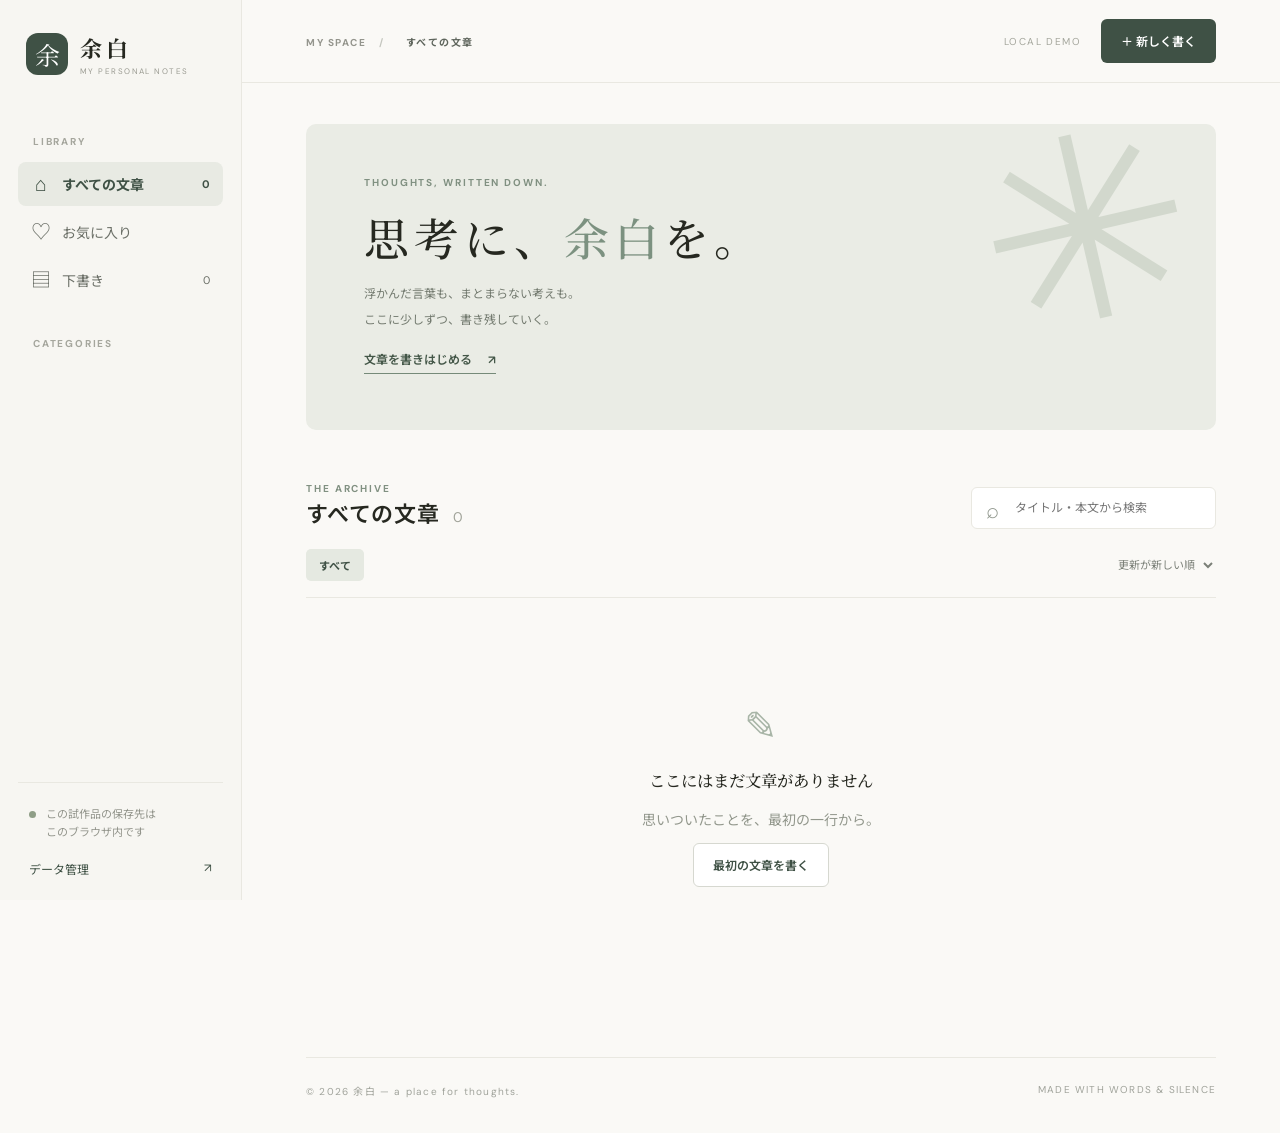
==== index.html @ 38a0abbe "Add files via upload" ====
<!doctype html>
<html lang="ja">
<head>
  <meta charset="UTF-8" />
  <meta name="viewport" content="width=device-width, initial-scale=1.0" />
  <meta name="description" content="日々の考えを綴る、シンプルな文章ノート。" />
  <title>余白｜My Notes</title>
  <link rel="stylesheet" href="style.css" />
  <script src="script.js" defer></script>
</head>
<body>
  <div class="app-shell">
    <aside class="sidebar" aria-label="メインナビゲーション">
      <a class="brand" href="#home" aria-label="余白 ホーム"><span class="brand-mark">余</span><span><strong>余白</strong><small>MY PERSONAL NOTES</small></span></a>
      <div class="sidebar-label">LIBRARY</div>
      <nav class="nav" id="navigation">
        <button class="nav-item active" data-view="home"><span class="nav-symbol">⌂</span> すべての文章 <span id="all-count" class="nav-number">0</span></button>
        <button class="nav-item" data-view="favorites"><span class="nav-symbol">♡</span> お気に入り</button>
        <button class="nav-item" data-view="drafts"><span class="nav-symbol">▤</span> 下書き <span id="draft-count" class="nav-number">0</span></button>
      </nav>
      <div class="sidebar-label spaced">CATEGORIES</div>
      <div id="category-nav" class="nav category-nav"></div>
      <div class="sidebar-bottom">
        <div class="privacy-note"><span class="tiny-dot"></span><span>この試作品の保存先は<br />このブラウザ内です</span></div>
        <button class="text-link" id="open-settings">データ管理 <span>↗</span></button>
      </div>
    </aside>

    <main class="main">
      <header class="topbar">
        <button class="mobile-menu" id="mobile-menu" aria-label="メニューを開く">☰</button>
        <div class="breadcrumb">MY SPACE <span>/</span> <span id="breadcrumb-current">すべての文章</span></div>
        <div class="header-actions"><span class="storage-label">LOCAL DEMO</span><button class="button button-dark" id="new-note-top">＋ 新しく書く</button></div>
      </header>

      <section id="list-view" class="view">
        <div class="hero"><p class="eyebrow">THOUGHTS, WRITTEN DOWN.</p><h1>思考に、<em>余白</em>を。</h1><p class="hero-subtitle">浮かんだ言葉も、まとまらない考えも。<br />ここに少しずつ、書き残していく。</p><button class="hero-link" id="new-note-hero">文章を書きはじめる <span>↗</span></button><div class="hero-decoration" aria-hidden="true">✳</div></div>
        <div class="section-heading"><div><span class="eyebrow">THE ARCHIVE</span><h2 id="list-heading">すべての文章 <span id="result-count" class="light-number">0</span></h2></div><div class="search-wrap"><span aria-hidden="true">⌕</span><input type="search" id="search-input" placeholder="タイトル・本文から検索" aria-label="文章を検索" /></div></div>
        <div class="filter-row"><div id="filter-chips" class="filter-chips"></div><select id="sort-select" aria-label="並び替え"><option value="updated">更新が新しい順</option><option value="oldest">更新が古い順</option><option value="title">タイトル順</option></select></div>
        <div class="notes-grid" id="notes-grid"></div>
        <div id="empty-state" class="empty-state hidden"><div class="empty-icon">✎</div><h3>ここにはまだ文章がありません</h3><p>思いついたことを、最初の一行から。</p><button class="button button-outline" id="empty-create">最初の文章を書く</button></div>
      </section>

      <section id="read-view" class="view hidden"><button class="back-button" id="read-back">← 一覧に戻る</button><article class="reader"><div class="reader-meta" id="reader-meta"></div><h1 id="reader-title"></h1><p class="reader-excerpt" id="reader-excerpt"></p><div class="reader-rule"></div><div class="article-body" id="reader-body"></div><div class="reader-footer"><div id="reader-tags" class="tag-list"></div><div class="reader-actions"><button class="button button-outline" id="reader-favorite">♡ お気に入り</button><button class="button button-dark" id="reader-edit">文章を編集</button></div></div></article></section>

      <section id="editor-view" class="view hidden"><div class="editor-toolbar"><button class="back-button" id="editor-back">← 一覧に戻る</button><div class="editor-actions"><span id="save-status" class="save-status">未保存</span><button class="button button-outline" id="save-draft">下書き保存</button><button class="button button-dark" id="publish-note">公開状態で保存</button></div></div><div class="editor-shell"><div class="editor-header"><span class="eyebrow">WRITE YOUR THOUGHTS</span><h1>新しい文章</h1><p>形式にとらわれず、思いのままに。</p></div><form id="note-form"><label for="note-title">タイトル</label><input id="note-title" class="title-input" maxlength="140" placeholder="まだ名前のない考え" required /><label for="note-excerpt">一言の紹介 <span class="optional">任意</span></label><input id="note-excerpt" placeholder="この文章について、短く" maxlength="220" /><div class="form-inline"><div><label for="note-category">カテゴリー</label><select id="note-category"><option>日記</option><option>哲学</option><option>読書</option><option>科学</option><option>その他</option></select></div><div><label for="note-tags">タグ <span class="optional">カンマ区切り</span></label><input id="note-tags" placeholder="思考, 気づき" /></div></div><div class="content-label"><label for="note-content">本文 <span class="optional">Markdown対応</span></label><div class="editor-tabs"><button type="button" class="tab active" id="tab-write">編集</button><button type="button" class="tab" id="tab-preview">プレビュー</button></div></div><textarea id="note-content" placeholder="# 見出し\n\n今日は、こんなことを考えた。\n\n**大切なこと**をここに書く。"></textarea><div id="note-preview" class="article-body preview hidden"></div><div class="editor-help"># 見出し ・ ## 小見出し ・ **太字** ・ *斜体* ・ - 箇条書き ・ [リンク](https://...)</div><div class="editor-bottom"><button type="button" class="delete-button hidden" id="delete-note">この文章を削除</button><span id="word-count">0 文字</span></div></form></div></section>

      <section id="settings-view" class="view hidden"><button class="back-button" id="settings-back">← 一覧に戻る</button><div class="settings-panel"><p class="eyebrow">SETTINGS & DATA</p><h1>データ管理</h1><p>文章は現在、このブラウザの localStorage に保存されています。別端末との同期や、他の人への公開はまだ行われません。</p><div class="settings-card"><h3>データを書き出す</h3><p>すべての文章をJSON形式で保存します。バックアップとしてお使いください。</p><button id="export-data" class="button button-dark">JSONをダウンロード</button></div><div class="settings-card"><h3>データを読み込む</h3><p>このアプリから書き出したJSONデータを復元します。同じIDの文章は上書きされます。</p><label for="import-data" class="button button-outline file-button">JSONを読み込む</label><input type="file" id="import-data" accept=".json,application/json" hidden /></div><div class="settings-card caution"><h3>アクセス解析・ログイン</h3><p>本番公開時に、管理者認証とサーバー側の保存処理を追加します。アクセス解析は管理者専用の外部サービスと接続します。この試作品では実際の訪問データを収集していません。</p></div></div></section>
      <footer class="site-footer"><span>© <span id="footer-year"></span> 余白 — a place for thoughts.</span><span>MADE WITH WORDS & SILENCE</span></footer>
    </main>
  </div>
  <div id="toast" class="toast" role="status" aria-live="polite"></div>
</body>
</html>
---- style.css ----
@import url('https://fonts.googleapis.com/css2?family=DM+Sans:wght@400;500;600;700&family=Noto+Sans+JP:wght@400;500;600;700&family=Noto+Serif+JP:wght@400;500;600;700&display=swap');
:root{--paper:#faf9f6;--surface:#fff;--ink:#262820;--muted:#898a80;--line:#e9e8e1;--green:#3f5145;--sand:#eee9de;--sidebar:242px}*{box-sizing:border-box}body{margin:0;background:var(--paper);color:var(--ink);font-family:'DM Sans','Noto Sans JP',sans-serif;font-size:14px}button,input,textarea,select{font:inherit}button{cursor:pointer}a{color:inherit;text-decoration:none}.hidden{display:none!important}.app-shell{display:flex;min-height:100vh}.sidebar{position:fixed;width:var(--sidebar);height:100vh;display:flex;flex-direction:column;border-right:1px solid var(--line);padding:32px 18px 22px;background:#f7f6f2;z-index:5}.brand{display:flex;align-items:center;gap:12px;margin:0 8px 59px}.brand-mark{display:grid;place-items:center;width:42px;height:42px;background:var(--green);color:white;border-radius:12px;font-family:'Noto Serif JP',serif;font-size:25px}.brand strong{font-family:'Noto Serif JP',serif;font-size:22px;letter-spacing:.16em;display:block}.brand small{display:block;color:#9a9b92;letter-spacing:.18em;font-size:8px;margin-top:3px}.sidebar-label{padding:0 15px;margin-bottom:14px;color:#a5a69d;font-size:10px;font-weight:700;letter-spacing:.18em}.sidebar-label.spaced{margin-top:35px}.nav{display:flex;flex-direction:column;gap:4px}.nav-item{width:100%;background:transparent;border:0;text-align:left;border-radius:8px;padding:12px 13px;color:#6c7068;display:flex;align-items:center;gap:11px;transition:.2s}.nav-item:hover,.nav-item.active{background:#e8eae3;color:var(--green)}.nav-item.active{font-weight:700}.nav-symbol{width:20px;text-align:center;font-size:20px;line-height:1}.nav-number{margin-left:auto;font-size:11px}.sidebar-bottom{margin-top:auto;border-top:1px solid var(--line);padding:22px 11px 0}.privacy-note{display:flex;align-items:start;gap:10px;color:#92948b;font-size:11px;line-height:1.7}.tiny-dot{width:7px;height:7px;flex:none;background:#8f9e87;border-radius:50%;margin-top:6px}.text-link{background:none;border:0;padding:18px 0 0;color:var(--green);display:flex;justify-content:space-between;width:100%;font-size:12px}.main{margin-left:var(--sidebar);min-width:0;width:calc(100% - var(--sidebar));display:flex;flex-direction:column;min-height:100vh}.topbar{height:83px;flex:none;padding:0 clamp(24px,5vw,82px);display:flex;justify-content:space-between;align-items:center;border-bottom:1px solid var(--line)}.breadcrumb{font-size:10px;font-weight:700;letter-spacing:.15em;color:#94958d}.breadcrumb span{padding:0 9px;color:#c4c6bf}.breadcrumb span:last-child{color:#5e655c}.header-actions,.editor-actions{display:flex;align-items:center;gap:20px}.storage-label{font-size:10px;letter-spacing:.14em;color:#a4a69c}.button{border-radius:6px;border:1px solid transparent;padding:12px 19px;font-size:12px;font-weight:600;white-space:nowrap;transition:.2s}.button:hover{transform:translateY(-1px)}.button-dark{background:var(--green);color:#fff}.button-dark:hover{background:#2e3e33}.button-outline{background:white;border-color:#d6d8d0;color:var(--green)}.view{width:min(1120px,calc(100% - 2 * clamp(24px,5vw,82px)));margin:0 auto;flex:1}.hero{margin-top:41px;background:#eaece5;min-height:306px;border-radius:10px;padding:52px 58px;position:relative;overflow:hidden}.eyebrow{font-size:10px;letter-spacing:.19em;color:#809081;font-weight:700;margin:0 0 17px}.hero h1{font-family:'Noto Serif JP',serif;font-size:clamp(32px,3.5vw,49px);font-weight:500;line-height:1.4;letter-spacing:.11em;margin:0 0 13px}.hero h1 em{font-style:normal;color:#7c9180}.hero-subtitle{color:#747b70;font-size:12px;line-height:2.15;margin:0 0 17px}.hero-link{border:none;background:transparent;color:#445748;padding:0;border-bottom:1px solid #768a79;padding-bottom:5px;font-weight:600;font-size:12px}.hero-link span{margin-left:13px}.hero-decoration{font-family:serif;font-size:255px;position:absolute;color:#d2d8cd;right:2.5%;top:-42px;transform:rotate(-13deg);pointer-events:none}.section-heading{display:flex;justify-content:space-between;align-items:end;gap:20px;margin:48px 0 20px}.section-heading .eyebrow{margin-bottom:10px}.section-heading h2{font-size:22px;font-weight:600;margin:0;letter-spacing:.035em}.light-number{font-size:14px;font-weight:400;color:#a1a49a;margin-left:8px}.search-wrap{position:relative}.search-wrap span{position:absolute;left:15px;top:9px;font-size:22px;color:#90978d}.search-wrap input{border:1px solid var(--line);background:#fff;border-radius:6px;padding:12px 14px 12px 43px;width:245px;font-size:12px;outline:none}.search-wrap input:focus,input:focus,textarea:focus,select:focus{border-color:#96a996!important;outline:none}.filter-row{display:flex;justify-content:space-between;gap:10px;border-bottom:1px solid var(--line);padding-bottom:16px}.filter-chips{display:flex;gap:8px;flex-wrap:wrap}.chip{font-size:11px;color:#80857c;padding:7px 12px;background:transparent;border:1px solid transparent;border-radius:5px}.chip.active{background:#e5e9e1;color:var(--green);font-weight:700}.filter-row select{border:none;background:transparent;color:#7b8078;font-size:11px;padding:5px}.notes-grid{display:grid;grid-template-columns:repeat(2,minmax(0,1fr));gap:17px;margin-top:22px}.note-card{min-height:218px;border:1px solid var(--line);background:white;border-radius:8px;padding:24px 26px;display:flex;flex-direction:column;transition:.2s;cursor:pointer}.note-card:hover{transform:translateY(-2px);box-shadow:0 10px 30px #2033240b;border-color:#cfd7cd}.card-top{display:flex;justify-content:space-between;align-items:center}.category-label{font-size:10px;font-weight:700;color:#698071;background:#edf1e9;padding:7px 10px;border-radius:4px}.card-date{color:#a2a49d;font-size:10px}.note-card h3{font-family:'Noto Serif JP',serif;font-size:20px;font-weight:600;margin:22px 0 9px;line-height:1.5}.note-card p{color:#8a8e84;font-size:12px;line-height:1.9;margin:0 0 20px;display:-webkit-box;-webkit-line-clamp:2;-webkit-box-orient:vertical;overflow:hidden}.card-bottom{margin-top:auto;display:flex;justify-content:space-between;align-items:center;color:#98a096;font-size:11px}.tag-list{display:flex;gap:6px;flex-wrap:wrap}.tag-list span{font-size:10px;color:#888f84}.favorite-icon{font-size:18px;color:#9ba79a}.empty-state{text-align:center;padding:80px 20px}.empty-icon{font-size:40px;color:#a8b5a7}.empty-state h3{font-family:'Noto Serif JP',serif;font-weight:500}.empty-state p{color:#92978c}.site-footer{margin:90px clamp(24px,5vw,82px) 0;padding:25px 0 35px;border-top:1px solid var(--line);display:flex;justify-content:space-between;color:#a0a39b;font-size:10px;letter-spacing:.12em}.back-button{border:0;background:none;color:#768475;padding:0;font-size:12px;margin:35px 0}.reader{max-width:760px;margin:15px auto}.reader-meta{color:#819181;font-size:11px;letter-spacing:.1em}.reader h1{font-family:'Noto Serif JP',serif;font-weight:600;line-height:1.6;font-size:clamp(30px,4vw,42px);margin:21px 0}.reader-excerpt{color:#8b8e83;font-size:14px;line-height:2}.reader-rule{width:35px;border-top:2px solid #a1b4a0;margin:32px 0}.article-body{font-family:'Noto Serif JP',serif;font-size:15px;line-height:2.35;overflow-wrap:anywhere;white-space:normal}.article-body h1,.article-body h2,.article-body h3{line-height:1.6;margin:2em 0 .7em}.article-body h1{font-size:25px}.article-body h2{font-size:21px}.article-body h3{font-size:18px}.article-body p{margin:0 0 1.3em}.article-body blockquote{border-left:3px solid #9cac98;padding-left:22px;margin:24px 0;color:#7d8378}.article-body code{background:#edf0e9;padding:2px 5px;border-radius:3px;font-family:monospace;font-size:13px}.article-body a{color:#4f7860;text-decoration:underline}.article-body ul,.article-body ol{padding-left:24px}.article-body hr{border:0;border-top:1px solid var(--line);margin:35px 0}.reader-footer{display:flex;justify-content:space-between;align-items:center;gap:20px;border-top:1px solid var(--line);padding-top:23px;margin-top:65px}.reader-actions{display:flex;gap:8px}.editor-toolbar{display:flex;justify-content:space-between;align-items:center}.save-status{color:#9a9e95;font-size:11px}.editor-shell{max-width:840px;margin:13px auto}.editor-header h1,.settings-panel h1{font-family:'Noto Serif JP',serif;font-size:35px;font-weight:500;margin:0 0 10px}.editor-header>p:last-child,.settings-panel>p{color:#96998f;font-size:13px;line-height:2}.editor-header{margin-bottom:37px}#note-form label{display:block;color:#5c685b;font-size:12px;font-weight:700;margin:22px 0 10px}#note-form input,#note-form select,#note-form textarea{background:white;border:1px solid #e0e4dc;border-radius:6px;padding:13px 15px;width:100%;color:var(--ink)}#note-form .title-input{font-family:'Noto Serif JP',serif;font-size:24px;padding:19px 17px}.optional{color:#a2a79e;font-size:10px;font-weight:400}.form-inline{display:grid;grid-template-columns:1fr 1.5fr;gap:20px}.content-label{display:flex;align-items:end;justify-content:space-between;margin-top:16px}.editor-tabs{display:flex;gap:5px}.tab{border:0;background:transparent;padding:8px 12px;color:#929990;font-size:12px}.tab.active{border-bottom:2px solid var(--green);color:var(--green);font-weight:700}#note-form textarea{min-height:380px;resize:vertical;line-height:2;font-size:14px;padding:22px}.preview{min-height:380px;padding:22px;background:white;border:1px solid var(--line);border-radius:6px}.editor-help{font-size:11px;color:#989d93;margin-top:9px;line-height:2}.editor-bottom{display:flex;justify-content:space-between;margin-top:24px;color:#999e94;font-size:11px}.delete-button{background:none;border:0;color:#ab716a;padding:0}.settings-panel{max-width:750px;margin:20px auto}.settings-card{background:white;border:1px solid var(--line);border-radius:8px;margin:22px 0;padding:25px}.settings-card h3{margin:0 0 9px}.settings-card p{color:#91978e;line-height:1.9;font-size:12px;margin-bottom:18px}.settings-card.caution{background:#f4f5ef}.file-button{display:inline-block}.toast{position:fixed;bottom:26px;right:30px;background:var(--green);color:white;border-radius:8px;padding:15px 22px;font-size:12px;box-shadow:0 6px 24px #0002;opacity:0;transform:translateY(15px);pointer-events:none;transition:.25s;z-index:20}.toast.show{opacity:1;transform:translateY(0)}.mobile-menu{display:none}
@media(max-width:1100px){.sidebar{width:210px}.main{margin-left:210px;width:calc(100% - 210px)}.hero-decoration{font-size:180px;top:5px}.hero{padding:45px 37px}}@media(max-width:760px){.sidebar{transform:translateX(-100%);transition:transform .2s;width:240px;box-shadow:0 8px 20px #0001}.sidebar.open{transform:translateX(0)}.main{margin:0;width:100%}.topbar{height:70px;padding:0 21px}.mobile-menu{display:block;background:none;border:0;font-size:18px;color:var(--green)}.breadcrumb{display:none}.header-actions{gap:8px}.storage-label{display:none}.view{width:calc(100% - 38px)}.hero{margin-top:20px;min-height:245px;padding:33px 28px}.hero-decoration{font-size:125px;right:-18px;top:22px}.hero h1{font-size:34px}.hero-subtitle{font-size:11px}.section-heading{flex-direction:column;align-items:stretch;margin-top:35px}.search-wrap input{width:100%}.filter-row{flex-direction:column}.notes-grid{grid-template-columns:1fr}.note-card{min-height:190px}.site-footer{margin:50px 20px 0;flex-wrap:wrap;gap:14px}.editor-toolbar{align-items:start;gap:10px;flex-direction:column}.editor-toolbar .back-button{margin-bottom:6px}.editor-actions{width:100%;gap:8px;flex-wrap:wrap}.editor-actions .button{padding:10px}.save-status{margin-right:auto}.form-inline{grid-template-columns:1fr;gap:0}.reader-footer{align-items:start;flex-direction:column}.reader-actions{width:100%}}
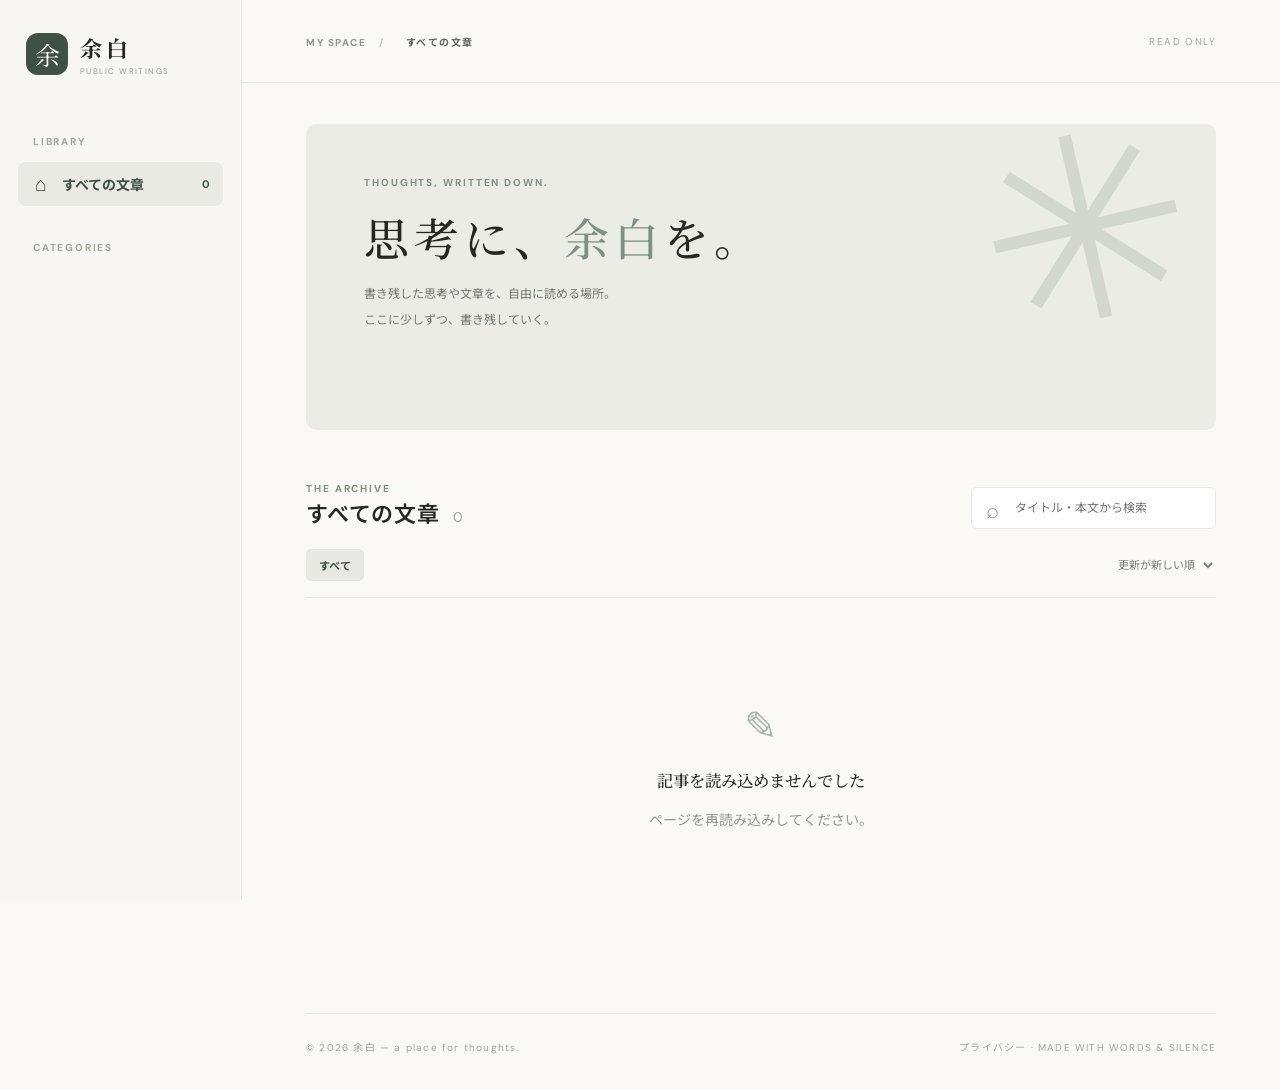
==== commit 4d12edc4: "Add files via upload" ====
--- a/index.html
+++ b/index.html
@@ -3,50 +3,42 @@
 <head>
   <meta charset="UTF-8" />
   <meta name="viewport" content="width=device-width, initial-scale=1.0" />
-  <meta name="description" content="日々の考えを綴る、シンプルな文章ノート。" />
-  <title>余白｜My Notes</title>
+  <meta name="description" content="icarus20261117は日々の思考、読書、哲学について書き残す文章サイトです。" />
+  <title>icarus20261117｜余白</title>
   <link rel="stylesheet" href="style.css" />
   <script src="script.js" defer></script>
 </head>
 <body>
   <div class="app-shell">
     <aside class="sidebar" aria-label="メインナビゲーション">
-      <a class="brand" href="#home" aria-label="余白 ホーム"><span class="brand-mark">余</span><span><strong>余白</strong><small>MY PERSONAL NOTES</small></span></a>
+      <a class="brand" href="#home" aria-label="余白 ホーム"><span class="brand-mark">余</span><span><strong>余白</strong><small>PUBLIC WRITINGS</small></span></a>
       <div class="sidebar-label">LIBRARY</div>
       <nav class="nav" id="navigation">
         <button class="nav-item active" data-view="home"><span class="nav-symbol">⌂</span> すべての文章 <span id="all-count" class="nav-number">0</span></button>
-        <button class="nav-item" data-view="favorites"><span class="nav-symbol">♡</span> お気に入り</button>
-        <button class="nav-item" data-view="drafts"><span class="nav-symbol">▤</span> 下書き <span id="draft-count" class="nav-number">0</span></button>
+        
+        
       </nav>
       <div class="sidebar-label spaced">CATEGORIES</div>
       <div id="category-nav" class="nav category-nav"></div>
-      <div class="sidebar-bottom">
-        <div class="privacy-note"><span class="tiny-dot"></span><span>この試作品の保存先は<br />このブラウザ内です</span></div>
-        <button class="text-link" id="open-settings">データ管理 <span>↗</span></button>
-      </div>
-    </aside>
+      </aside>
 
     <main class="main">
       <header class="topbar">
         <button class="mobile-menu" id="mobile-menu" aria-label="メニューを開く">☰</button>
         <div class="breadcrumb">MY SPACE <span>/</span> <span id="breadcrumb-current">すべての文章</span></div>
-        <div class="header-actions"><span class="storage-label">LOCAL DEMO</span><button class="button button-dark" id="new-note-top">＋ 新しく書く</button></div>
+        <div class="header-actions"><span class="storage-label">READ ONLY</span></div>
       </header>
 
       <section id="list-view" class="view">
-        <div class="hero"><p class="eyebrow">THOUGHTS, WRITTEN DOWN.</p><h1>思考に、<em>余白</em>を。</h1><p class="hero-subtitle">浮かんだ言葉も、まとまらない考えも。<br />ここに少しずつ、書き残していく。</p><button class="hero-link" id="new-note-hero">文章を書きはじめる <span>↗</span></button><div class="hero-decoration" aria-hidden="true">✳</div></div>
+        <div class="hero"><p class="eyebrow">THOUGHTS, WRITTEN DOWN.</p><h1>思考に、<em>余白</em>を。</h1><p class="hero-subtitle">書き残した思考や文章を、自由に読める場所。<br />ここに少しずつ、書き残していく。</p><div class="hero-decoration" aria-hidden="true">✳</div></div>
         <div class="section-heading"><div><span class="eyebrow">THE ARCHIVE</span><h2 id="list-heading">すべての文章 <span id="result-count" class="light-number">0</span></h2></div><div class="search-wrap"><span aria-hidden="true">⌕</span><input type="search" id="search-input" placeholder="タイトル・本文から検索" aria-label="文章を検索" /></div></div>
         <div class="filter-row"><div id="filter-chips" class="filter-chips"></div><select id="sort-select" aria-label="並び替え"><option value="updated">更新が新しい順</option><option value="oldest">更新が古い順</option><option value="title">タイトル順</option></select></div>
         <div class="notes-grid" id="notes-grid"></div>
-        <div id="empty-state" class="empty-state hidden"><div class="empty-icon">✎</div><h3>ここにはまだ文章がありません</h3><p>思いついたことを、最初の一行から。</p><button class="button button-outline" id="empty-create">最初の文章を書く</button></div>
+        <div id="empty-state" class="empty-state hidden"><div class="empty-icon">✎</div><h3>まだ公開された文章がありません</h3><p>新しい文章の公開までお待ちください。</p></div>
       </section>
 
-      <section id="read-view" class="view hidden"><button class="back-button" id="read-back">← 一覧に戻る</button><article class="reader"><div class="reader-meta" id="reader-meta"></div><h1 id="reader-title"></h1><p class="reader-excerpt" id="reader-excerpt"></p><div class="reader-rule"></div><div class="article-body" id="reader-body"></div><div class="reader-footer"><div id="reader-tags" class="tag-list"></div><div class="reader-actions"><button class="button button-outline" id="reader-favorite">♡ お気に入り</button><button class="button button-dark" id="reader-edit">文章を編集</button></div></div></article></section>
-
-      <section id="editor-view" class="view hidden"><div class="editor-toolbar"><button class="back-button" id="editor-back">← 一覧に戻る</button><div class="editor-actions"><span id="save-status" class="save-status">未保存</span><button class="button button-outline" id="save-draft">下書き保存</button><button class="button button-dark" id="publish-note">公開状態で保存</button></div></div><div class="editor-shell"><div class="editor-header"><span class="eyebrow">WRITE YOUR THOUGHTS</span><h1>新しい文章</h1><p>形式にとらわれず、思いのままに。</p></div><form id="note-form"><label for="note-title">タイトル</label><input id="note-title" class="title-input" maxlength="140" placeholder="まだ名前のない考え" required /><label for="note-excerpt">一言の紹介 <span class="optional">任意</span></label><input id="note-excerpt" placeholder="この文章について、短く" maxlength="220" /><div class="form-inline"><div><label for="note-category">カテゴリー</label><select id="note-category"><option>日記</option><option>哲学</option><option>読書</option><option>科学</option><option>その他</option></select></div><div><label for="note-tags">タグ <span class="optional">カンマ区切り</span></label><input id="note-tags" placeholder="思考, 気づき" /></div></div><div class="content-label"><label for="note-content">本文 <span class="optional">Markdown対応</span></label><div class="editor-tabs"><button type="button" class="tab active" id="tab-write">編集</button><button type="button" class="tab" id="tab-preview">プレビュー</button></div></div><textarea id="note-content" placeholder="# 見出し\n\n今日は、こんなことを考えた。\n\n**大切なこと**をここに書く。"></textarea><div id="note-preview" class="article-body preview hidden"></div><div class="editor-help"># 見出し ・ ## 小見出し ・ **太字** ・ *斜体* ・ - 箇条書き ・ [リンク](https://...)</div><div class="editor-bottom"><button type="button" class="delete-button hidden" id="delete-note">この文章を削除</button><span id="word-count">0 文字</span></div></form></div></section>
-
-      <section id="settings-view" class="view hidden"><button class="back-button" id="settings-back">← 一覧に戻る</button><div class="settings-panel"><p class="eyebrow">SETTINGS & DATA</p><h1>データ管理</h1><p>文章は現在、このブラウザの localStorage に保存されています。別端末との同期や、他の人への公開はまだ行われません。</p><div class="settings-card"><h3>データを書き出す</h3><p>すべての文章をJSON形式で保存します。バックアップとしてお使いください。</p><button id="export-data" class="button button-dark">JSONをダウンロード</button></div><div class="settings-card"><h3>データを読み込む</h3><p>このアプリから書き出したJSONデータを復元します。同じIDの文章は上書きされます。</p><label for="import-data" class="button button-outline file-button">JSONを読み込む</label><input type="file" id="import-data" accept=".json,application/json" hidden /></div><div class="settings-card caution"><h3>アクセス解析・ログイン</h3><p>本番公開時に、管理者認証とサーバー側の保存処理を追加します。アクセス解析は管理者専用の外部サービスと接続します。この試作品では実際の訪問データを収集していません。</p></div></div></section>
-      <footer class="site-footer"><span>© <span id="footer-year"></span> 余白 — a place for thoughts.</span><span>MADE WITH WORDS & SILENCE</span></footer>
+      <section id="read-view" class="view hidden"><button class="back-button" id="read-back">← 一覧に戻る</button><article class="reader"><div class="reader-meta" id="reader-meta"></div><h1 id="reader-title"></h1><p class="reader-excerpt" id="reader-excerpt"></p><div class="reader-rule"></div><div class="article-body" id="reader-body"></div><div class="reader-footer"><div id="reader-tags" class="tag-list"></div></div></article></section>
+      <footer class="site-footer"><span>© <span id="footer-year"></span> 余白 — a place for thoughts.</span><span><a href="privacy.html">プライバシー</a> · MADE WITH WORDS & SILENCE</span></footer>
     </main>
   </div>
   <div id="toast" class="toast" role="status" aria-live="polite"></div>
--- a/style.css
+++ b/style.css
@@ -1,3 +1,7 @@
 @import url('https://fonts.googleapis.com/css2?family=DM+Sans:wght@400;500;600;700&family=Noto+Sans+JP:wght@400;500;600;700&family=Noto+Serif+JP:wght@400;500;600;700&display=swap');
 :root{--paper:#faf9f6;--surface:#fff;--ink:#262820;--muted:#898a80;--line:#e9e8e1;--green:#3f5145;--sand:#eee9de;--sidebar:242px}*{box-sizing:border-box}body{margin:0;background:var(--paper);color:var(--ink);font-family:'DM Sans','Noto Sans JP',sans-serif;font-size:14px}button,input,textarea,select{font:inherit}button{cursor:pointer}a{color:inherit;text-decoration:none}.hidden{display:none!important}.app-shell{display:flex;min-height:100vh}.sidebar{position:fixed;width:var(--sidebar);height:100vh;display:flex;flex-direction:column;border-right:1px solid var(--line);padding:32px 18px 22px;background:#f7f6f2;z-index:5}.brand{display:flex;align-items:center;gap:12px;margin:0 8px 59px}.brand-mark{display:grid;place-items:center;width:42px;height:42px;background:var(--green);color:white;border-radius:12px;font-family:'Noto Serif JP',serif;font-size:25px}.brand strong{font-family:'Noto Serif JP',serif;font-size:22px;letter-spacing:.16em;display:block}.brand small{display:block;color:#9a9b92;letter-spacing:.18em;font-size:8px;margin-top:3px}.sidebar-label{padding:0 15px;margin-bottom:14px;color:#a5a69d;font-size:10px;font-weight:700;letter-spacing:.18em}.sidebar-label.spaced{margin-top:35px}.nav{display:flex;flex-direction:column;gap:4px}.nav-item{width:100%;background:transparent;border:0;text-align:left;border-radius:8px;padding:12px 13px;color:#6c7068;display:flex;align-items:center;gap:11px;transition:.2s}.nav-item:hover,.nav-item.active{background:#e8eae3;color:var(--green)}.nav-item.active{font-weight:700}.nav-symbol{width:20px;text-align:center;font-size:20px;line-height:1}.nav-number{margin-left:auto;font-size:11px}.sidebar-bottom{margin-top:auto;border-top:1px solid var(--line);padding:22px 11px 0}.privacy-note{display:flex;align-items:start;gap:10px;color:#92948b;font-size:11px;line-height:1.7}.tiny-dot{width:7px;height:7px;flex:none;background:#8f9e87;border-radius:50%;margin-top:6px}.text-link{background:none;border:0;padding:18px 0 0;color:var(--green);display:flex;justify-content:space-between;width:100%;font-size:12px}.main{margin-left:var(--sidebar);min-width:0;width:calc(100% - var(--sidebar));display:flex;flex-direction:column;min-height:100vh}.topbar{height:83px;flex:none;padding:0 clamp(24px,5vw,82px);display:flex;justify-content:space-between;align-items:center;border-bottom:1px solid var(--line)}.breadcrumb{font-size:10px;font-weight:700;letter-spacing:.15em;color:#94958d}.breadcrumb span{padding:0 9px;color:#c4c6bf}.breadcrumb span:last-child{color:#5e655c}.header-actions,.editor-actions{display:flex;align-items:center;gap:20px}.storage-label{font-size:10px;letter-spacing:.14em;color:#a4a69c}.button{border-radius:6px;border:1px solid transparent;padding:12px 19px;font-size:12px;font-weight:600;white-space:nowrap;transition:.2s}.button:hover{transform:translateY(-1px)}.button-dark{background:var(--green);color:#fff}.button-dark:hover{background:#2e3e33}.button-outline{background:white;border-color:#d6d8d0;color:var(--green)}.view{width:min(1120px,calc(100% - 2 * clamp(24px,5vw,82px)));margin:0 auto;flex:1}.hero{margin-top:41px;background:#eaece5;min-height:306px;border-radius:10px;padding:52px 58px;position:relative;overflow:hidden}.eyebrow{font-size:10px;letter-spacing:.19em;color:#809081;font-weight:700;margin:0 0 17px}.hero h1{font-family:'Noto Serif JP',serif;font-size:clamp(32px,3.5vw,49px);font-weight:500;line-height:1.4;letter-spacing:.11em;margin:0 0 13px}.hero h1 em{font-style:normal;color:#7c9180}.hero-subtitle{color:#747b70;font-size:12px;line-height:2.15;margin:0 0 17px}.hero-link{border:none;background:transparent;color:#445748;padding:0;border-bottom:1px solid #768a79;padding-bottom:5px;font-weight:600;font-size:12px}.hero-link span{margin-left:13px}.hero-decoration{font-family:serif;font-size:255px;position:absolute;color:#d2d8cd;right:2.5%;top:-42px;transform:rotate(-13deg);pointer-events:none}.section-heading{display:flex;justify-content:space-between;align-items:end;gap:20px;margin:48px 0 20px}.section-heading .eyebrow{margin-bottom:10px}.section-heading h2{font-size:22px;font-weight:600;margin:0;letter-spacing:.035em}.light-number{font-size:14px;font-weight:400;color:#a1a49a;margin-left:8px}.search-wrap{position:relative}.search-wrap span{position:absolute;left:15px;top:9px;font-size:22px;color:#90978d}.search-wrap input{border:1px solid var(--line);background:#fff;border-radius:6px;padding:12px 14px 12px 43px;width:245px;font-size:12px;outline:none}.search-wrap input:focus,input:focus,textarea:focus,select:focus{border-color:#96a996!important;outline:none}.filter-row{display:flex;justify-content:space-between;gap:10px;border-bottom:1px solid var(--line);padding-bottom:16px}.filter-chips{display:flex;gap:8px;flex-wrap:wrap}.chip{font-size:11px;color:#80857c;padding:7px 12px;background:transparent;border:1px solid transparent;border-radius:5px}.chip.active{background:#e5e9e1;color:var(--green);font-weight:700}.filter-row select{border:none;background:transparent;color:#7b8078;font-size:11px;padding:5px}.notes-grid{display:grid;grid-template-columns:repeat(2,minmax(0,1fr));gap:17px;margin-top:22px}.note-card{min-height:218px;border:1px solid var(--line);background:white;border-radius:8px;padding:24px 26px;display:flex;flex-direction:column;transition:.2s;cursor:pointer}.note-card:hover{transform:translateY(-2px);box-shadow:0 10px 30px #2033240b;border-color:#cfd7cd}.card-top{display:flex;justify-content:space-between;align-items:center}.category-label{font-size:10px;font-weight:700;color:#698071;background:#edf1e9;padding:7px 10px;border-radius:4px}.card-date{color:#a2a49d;font-size:10px}.note-card h3{font-family:'Noto Serif JP',serif;font-size:20px;font-weight:600;margin:22px 0 9px;line-height:1.5}.note-card p{color:#8a8e84;font-size:12px;line-height:1.9;margin:0 0 20px;display:-webkit-box;-webkit-line-clamp:2;-webkit-box-orient:vertical;overflow:hidden}.card-bottom{margin-top:auto;display:flex;justify-content:space-between;align-items:center;color:#98a096;font-size:11px}.tag-list{display:flex;gap:6px;flex-wrap:wrap}.tag-list span{font-size:10px;color:#888f84}.favorite-icon{font-size:18px;color:#9ba79a}.empty-state{text-align:center;padding:80px 20px}.empty-icon{font-size:40px;color:#a8b5a7}.empty-state h3{font-family:'Noto Serif JP',serif;font-weight:500}.empty-state p{color:#92978c}.site-footer{margin:90px clamp(24px,5vw,82px) 0;padding:25px 0 35px;border-top:1px solid var(--line);display:flex;justify-content:space-between;color:#a0a39b;font-size:10px;letter-spacing:.12em}.back-button{border:0;background:none;color:#768475;padding:0;font-size:12px;margin:35px 0}.reader{max-width:760px;margin:15px auto}.reader-meta{color:#819181;font-size:11px;letter-spacing:.1em}.reader h1{font-family:'Noto Serif JP',serif;font-weight:600;line-height:1.6;font-size:clamp(30px,4vw,42px);margin:21px 0}.reader-excerpt{color:#8b8e83;font-size:14px;line-height:2}.reader-rule{width:35px;border-top:2px solid #a1b4a0;margin:32px 0}.article-body{font-family:'Noto Serif JP',serif;font-size:15px;line-height:2.35;overflow-wrap:anywhere;white-space:normal}.article-body h1,.article-body h2,.article-body h3{line-height:1.6;margin:2em 0 .7em}.article-body h1{font-size:25px}.article-body h2{font-size:21px}.article-body h3{font-size:18px}.article-body p{margin:0 0 1.3em}.article-body blockquote{border-left:3px solid #9cac98;padding-left:22px;margin:24px 0;color:#7d8378}.article-body code{background:#edf0e9;padding:2px 5px;border-radius:3px;font-family:monospace;font-size:13px}.article-body a{color:#4f7860;text-decoration:underline}.article-body ul,.article-body ol{padding-left:24px}.article-body hr{border:0;border-top:1px solid var(--line);margin:35px 0}.reader-footer{display:flex;justify-content:space-between;align-items:center;gap:20px;border-top:1px solid var(--line);padding-top:23px;margin-top:65px}.reader-actions{display:flex;gap:8px}.editor-toolbar{display:flex;justify-content:space-between;align-items:center}.save-status{color:#9a9e95;font-size:11px}.editor-shell{max-width:840px;margin:13px auto}.editor-header h1,.settings-panel h1{font-family:'Noto Serif JP',serif;font-size:35px;font-weight:500;margin:0 0 10px}.editor-header>p:last-child,.settings-panel>p{color:#96998f;font-size:13px;line-height:2}.editor-header{margin-bottom:37px}#note-form label{display:block;color:#5c685b;font-size:12px;font-weight:700;margin:22px 0 10px}#note-form input,#note-form select,#note-form textarea{background:white;border:1px solid #e0e4dc;border-radius:6px;padding:13px 15px;width:100%;color:var(--ink)}#note-form .title-input{font-family:'Noto Serif JP',serif;font-size:24px;padding:19px 17px}.optional{color:#a2a79e;font-size:10px;font-weight:400}.form-inline{display:grid;grid-template-columns:1fr 1.5fr;gap:20px}.content-label{display:flex;align-items:end;justify-content:space-between;margin-top:16px}.editor-tabs{display:flex;gap:5px}.tab{border:0;background:transparent;padding:8px 12px;color:#929990;font-size:12px}.tab.active{border-bottom:2px solid var(--green);color:var(--green);font-weight:700}#note-form textarea{min-height:380px;resize:vertical;line-height:2;font-size:14px;padding:22px}.preview{min-height:380px;padding:22px;background:white;border:1px solid var(--line);border-radius:6px}.editor-help{font-size:11px;color:#989d93;margin-top:9px;line-height:2}.editor-bottom{display:flex;justify-content:space-between;margin-top:24px;color:#999e94;font-size:11px}.delete-button{background:none;border:0;color:#ab716a;padding:0}.settings-panel{max-width:750px;margin:20px auto}.settings-card{background:white;border:1px solid var(--line);border-radius:8px;margin:22px 0;padding:25px}.settings-card h3{margin:0 0 9px}.settings-card p{color:#91978e;line-height:1.9;font-size:12px;margin-bottom:18px}.settings-card.caution{background:#f4f5ef}.file-button{display:inline-block}.toast{position:fixed;bottom:26px;right:30px;background:var(--green);color:white;border-radius:8px;padding:15px 22px;font-size:12px;box-shadow:0 6px 24px #0002;opacity:0;transform:translateY(15px);pointer-events:none;transition:.25s;z-index:20}.toast.show{opacity:1;transform:translateY(0)}.mobile-menu{display:none}
 @media(max-width:1100px){.sidebar{width:210px}.main{margin-left:210px;width:calc(100% - 210px)}.hero-decoration{font-size:180px;top:5px}.hero{padding:45px 37px}}@media(max-width:760px){.sidebar{transform:translateX(-100%);transition:transform .2s;width:240px;box-shadow:0 8px 20px #0001}.sidebar.open{transform:translateX(0)}.main{margin:0;width:100%}.topbar{height:70px;padding:0 21px}.mobile-menu{display:block;background:none;border:0;font-size:18px;color:var(--green)}.breadcrumb{display:none}.header-actions{gap:8px}.storage-label{display:none}.view{width:calc(100% - 38px)}.hero{margin-top:20px;min-height:245px;padding:33px 28px}.hero-decoration{font-size:125px;right:-18px;top:22px}.hero h1{font-size:34px}.hero-subtitle{font-size:11px}.section-heading{flex-direction:column;align-items:stretch;margin-top:35px}.search-wrap input{width:100%}.filter-row{flex-direction:column}.notes-grid{grid-template-columns:1fr}.note-card{min-height:190px}.site-footer{margin:50px 20px 0;flex-wrap:wrap;gap:14px}.editor-toolbar{align-items:start;gap:10px;flex-direction:column}.editor-toolbar .back-button{margin-bottom:6px}.editor-actions{width:100%;gap:8px;flex-wrap:wrap}.editor-actions .button{padding:10px}.save-status{margin-right:auto}.form-inline{grid-template-columns:1fr;gap:0}.reader-footer{align-items:start;flex-direction:column}.reader-actions{width:100%}}
+/* v2: mobile-friendly public viewer */
+body{overflow-x:hidden}.main{min-width:0}.article-body img{max-width:100%;height:auto}.note-card:focus-visible,.nav-item:focus-visible,.chip:focus-visible,.button:focus-visible{outline:3px solid #729478;outline-offset:3px}
+@media(max-width:760px){.hero{padding:30px 24px}.hero-decoration{opacity:.35}.hero h1{position:relative;z-index:1}.section-heading{gap:13px}.reader{width:100%;padding:0 2px}.reader h1{font-size:clamp(26px,7vw,36px)}.article-body{font-size:14px;line-height:2.15}.sidebar{overflow-y:auto}.search-wrap input{font-size:16px}.topbar{gap:10px}.header-actions{margin-left:auto}.notes-grid{gap:12px}}
+@media(max-width:380px){.hero h1{font-size:28px}.hero{padding:28px 20px}.topbar{padding:0 15px}.site-footer{font-size:9px}}
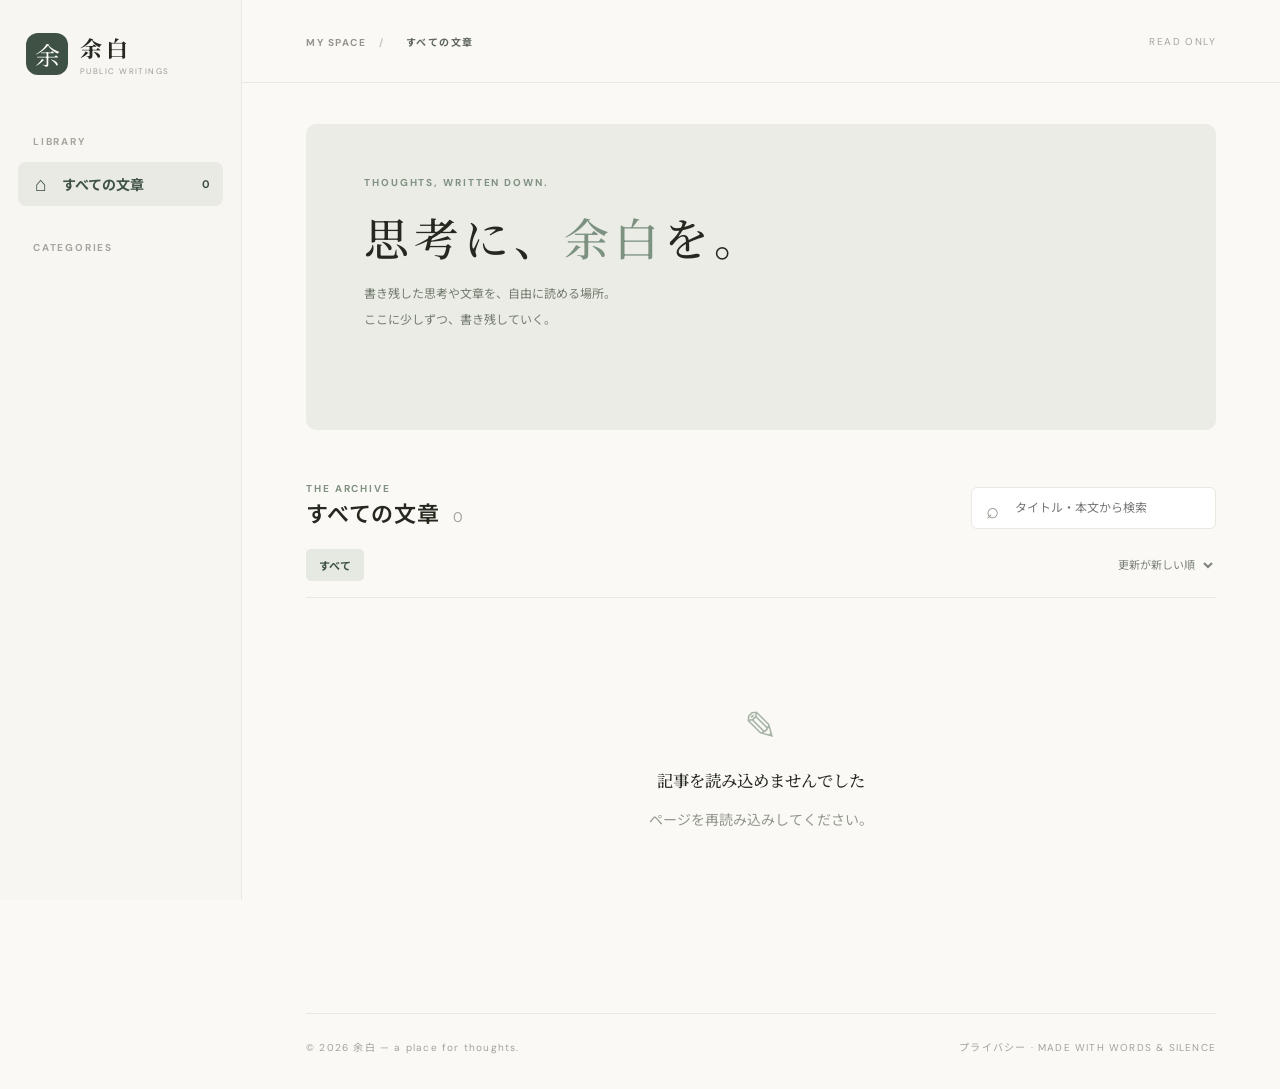
==== commit 2ee6673c: "Remove hero decoration" ====
--- a/index.html
+++ b/index.html
@@ -7,6 +7,17 @@
   <title>icarus20261117｜余白</title>
   <link rel="stylesheet" href="style.css" />
   <script src="script.js" defer></script>
+
+<!-- Google Analytics 4 -->
+<script async src="https://www.googletagmanager.com/gtag/js?id=G-14MC9JDS66"></script>
+<script>
+  window.dataLayer = window.dataLayer || [];
+  function gtag(){dataLayer.push(arguments);}
+  gtag('js', new Date());
+  gtag('config', 'G-14MC9JDS66');
+</script>
+<!-- End Google Analytics 4 -->
+
 </head>
 <body>
   <div class="app-shell">
@@ -30,7 +41,7 @@
       </header>
 
       <section id="list-view" class="view">
-        <div class="hero"><p class="eyebrow">THOUGHTS, WRITTEN DOWN.</p><h1>思考に、<em>余白</em>を。</h1><p class="hero-subtitle">書き残した思考や文章を、自由に読める場所。<br />ここに少しずつ、書き残していく。</p><div class="hero-decoration" aria-hidden="true">✳</div></div>
+        <div class="hero"><p class="eyebrow">THOUGHTS, WRITTEN DOWN.</p><h1>思考に、<em>余白</em>を。</h1><p class="hero-subtitle">書き残した思考や文章を、自由に読める場所。<br />ここに少しずつ、書き残していく。</p></div>
         <div class="section-heading"><div><span class="eyebrow">THE ARCHIVE</span><h2 id="list-heading">すべての文章 <span id="result-count" class="light-number">0</span></h2></div><div class="search-wrap"><span aria-hidden="true">⌕</span><input type="search" id="search-input" placeholder="タイトル・本文から検索" aria-label="文章を検索" /></div></div>
         <div class="filter-row"><div id="filter-chips" class="filter-chips"></div><select id="sort-select" aria-label="並び替え"><option value="updated">更新が新しい順</option><option value="oldest">更新が古い順</option><option value="title">タイトル順</option></select></div>
         <div class="notes-grid" id="notes-grid"></div>
@@ -42,5 +53,13 @@
     </main>
   </div>
   <div id="toast" class="toast" role="status" aria-live="polite"></div>
+
+<!-- Cloudflare Web Analytics -->
+<script type="module"
+  src="https://static.cloudflareinsights.com/beacon.min.js"
+  data-cf-beacon='{"token": "86b4f07205cb4c9c9c80e1fe6efbfd7e"}'>
+</script>
+<!-- End Cloudflare Web Analytics -->
+
 </body>
 </html>
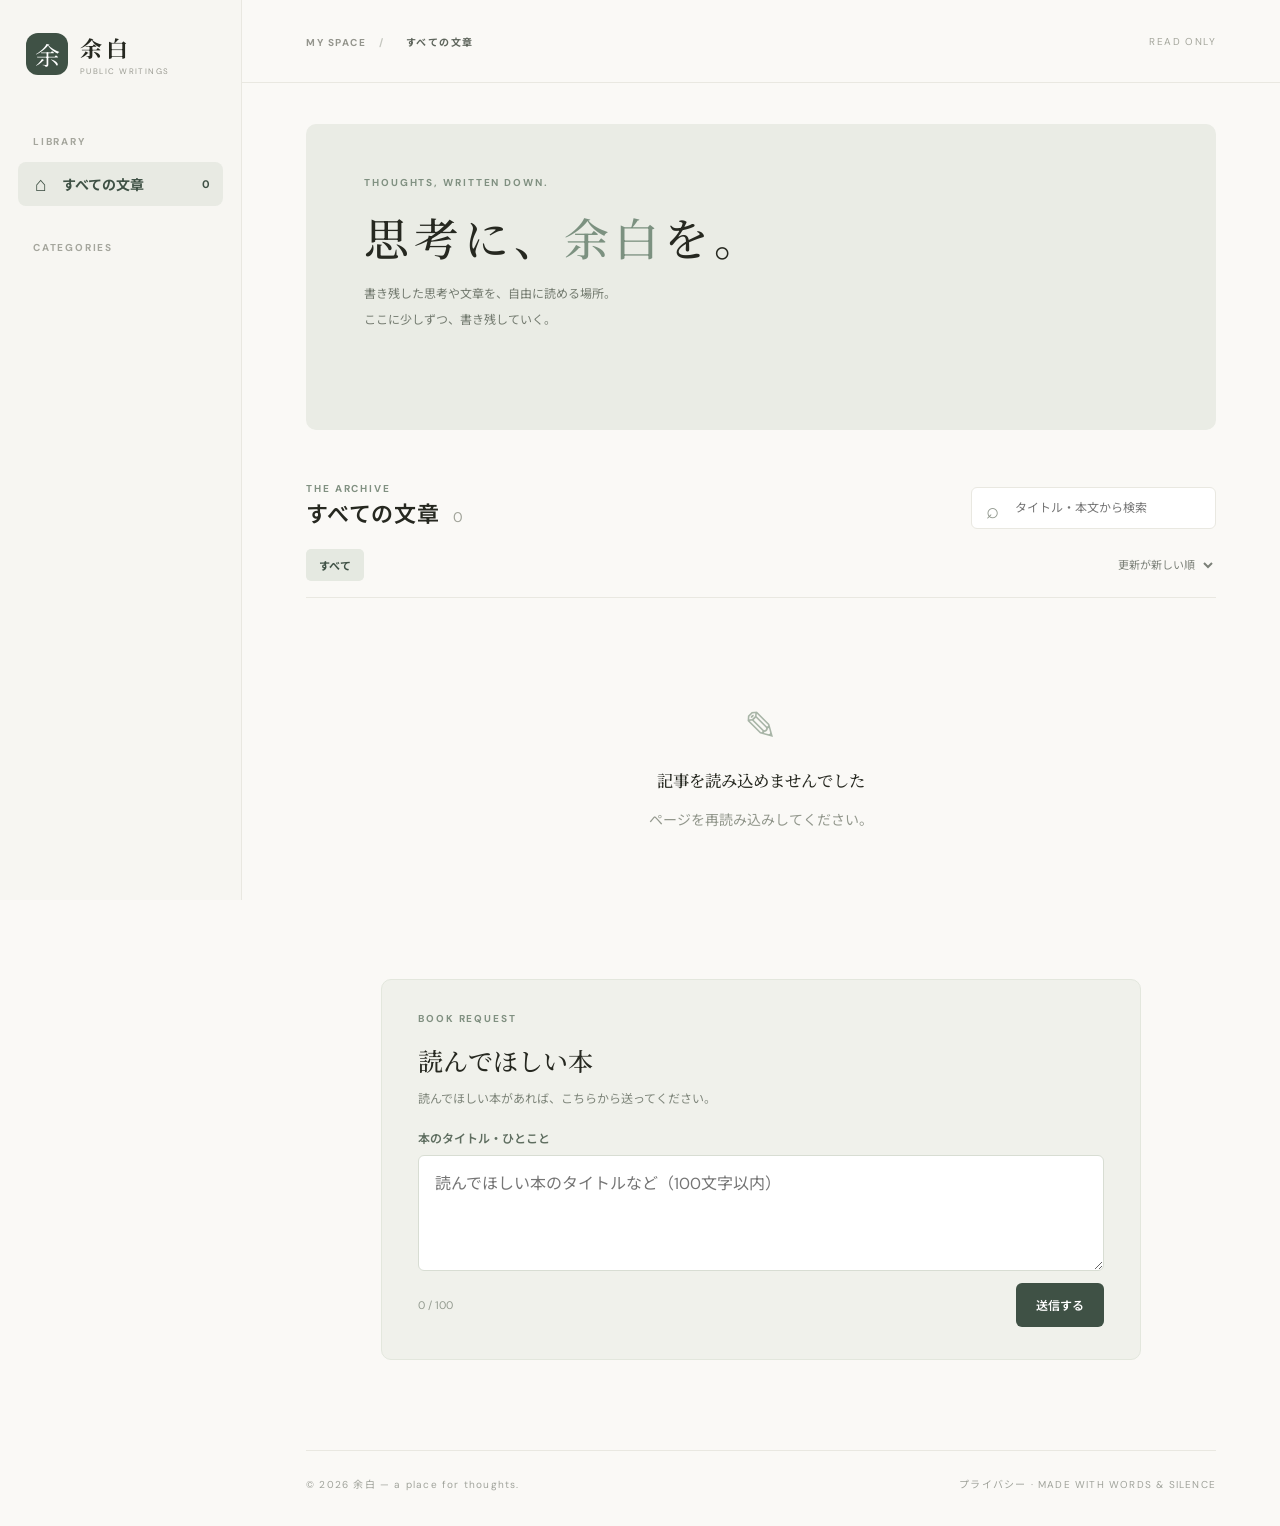
==== commit 3daf1add: "Enable book recommendations form with Apps Script endpoint" ====
--- a/index.html
+++ b/index.html
@@ -49,10 +49,95 @@
       </section>
 
       <section id="read-view" class="view hidden"><button class="back-button" id="read-back">← 一覧に戻る</button><article class="reader"><div class="reader-meta" id="reader-meta"></div><h1 id="reader-title"></h1><p class="reader-excerpt" id="reader-excerpt"></p><div class="reader-rule"></div><div class="article-body" id="reader-body"></div><div class="reader-footer"><div id="reader-tags" class="tag-list"></div></div></article></section>
+      <section id="book-request-section" class="book-request-section" aria-label="読んでほしい本のリクエスト" hidden>
+        <div class="book-request-inner">
+          <p class="eyebrow">BOOK REQUEST</p>
+          <h2>読んでほしい本</h2>
+          <p class="book-request-description">読んでほしい本があれば、こちらから送ってください。</p>
+          <form id="book-request-form">
+            <label class="book-request-label" for="book-request-message">本のタイトル・ひとこと</label>
+            <textarea id="book-request-message" name="message" maxlength="100" rows="3" required placeholder="読んでほしい本のタイトルなど（100文字以内）"></textarea>
+            <div class="book-request-controls"><small id="book-request-count">0 / 100</small><button id="book-request-submit" class="button button-dark" type="submit">送信する</button></div>
+          </form>
+          <p id="book-request-result" class="book-request-result" role="status" aria-live="polite" hidden></p>
+        </div>
+      </section>
       <footer class="site-footer"><span>© <span id="footer-year"></span> 余白 — a place for thoughts.</span><span><a href="privacy.html">プライバシー</a> · MADE WITH WORDS & SILENCE</span></footer>
     </main>
   </div>
   <div id="toast" class="toast" role="status" aria-live="polite"></div>
+
+<script>
+(() => {
+  'use strict';
+  const BOOK_API_URL = 'https://script.google.com/macros/s/AKfycbxI899_GCBWuNQ5nI4GSBJg8pWerMrE0xqQ2AxQPc2Q5nddHL6CgXJZS0awbpMsMlmQcA/exec';
+  const section = document.getElementById('book-request-section');
+  const form = document.getElementById('book-request-form');
+  const input = document.getElementById('book-request-message');
+  const count = document.getElementById('book-request-count');
+  const submit = document.getElementById('book-request-submit');
+  const result = document.getElementById('book-request-result');
+  if (!section || !form) return;
+  if (!/^https:\/\/script\.google\.com\/macros\/s\/[^/]+\/exec$/.test(BOOK_API_URL)) return;
+  section.hidden = false;
+  const length = () => Array.from(input.value).length;
+  input.addEventListener('input', () => {
+    if (length() > 100) input.value = Array.from(input.value).slice(0, 100).join('');
+    count.textContent = length() + ' / 100';
+  });
+  function checkSaved(requestId) {
+    return new Promise(resolve => {
+      let settled = false;
+      const script = document.createElement('script');
+      const done = found => {
+        if (settled) return;
+        settled = true;
+        clearTimeout(timer);
+        script.remove();
+        delete window.icarusBookStatus;
+        resolve(found);
+      };
+      window.icarusBookStatus = data => done(Boolean(data && data.saved && data.requestId === requestId));
+      script.onerror = () => done(false);
+      script.onload = () => done(false);
+      const timer = setTimeout(() => done(false), 9000);
+      script.src = BOOK_API_URL + '?action=status&callback=icarusBookStatus&requestId=' + encodeURIComponent(requestId) + '&v=' + Date.now();
+      document.body.appendChild(script);
+    });
+  }
+  form.addEventListener('submit', async event => {
+    event.preventDefault();
+    const message = input.value.trim();
+    if (!message || Array.from(message).length > 100) { input.focus(); return; }
+    const requestId = crypto.randomUUID();
+    submit.disabled = true;
+    submit.textContent = '送信中…';
+    result.hidden = true;
+    try {
+      await fetch(BOOK_API_URL, {
+        method: 'POST',
+        mode: 'no-cors',
+        body: new URLSearchParams({message, requestId, website: ''})
+      });
+      let saved = false;
+      for (let i = 0; i < 7 && !saved; i++) {
+        saved = await checkSaved(requestId);
+        if (!saved) await new Promise(resolve => setTimeout(resolve, 1100));
+      }
+      if (!saved) throw new Error('保存確認に失敗しました');
+      form.hidden = true;
+      result.textContent = '送信しました';
+      result.hidden = false;
+    } catch (error) {
+      console.error('本のリクエスト送信:', error);
+      result.textContent = '送信を確認できませんでした。後でもう一度お試しください。';
+      result.hidden = false;
+      submit.disabled = false;
+      submit.textContent = '送信する';
+    }
+  });
+})();
+</script>
 
 <!-- Cloudflare Web Analytics -->
 <script type="module"
--- a/style.css
+++ b/style.css
@@ -5,3 +5,18 @@
 body{overflow-x:hidden}.main{min-width:0}.article-body img{max-width:100%;height:auto}.note-card:focus-visible,.nav-item:focus-visible,.chip:focus-visible,.button:focus-visible{outline:3px solid #729478;outline-offset:3px}
 @media(max-width:760px){.hero{padding:30px 24px}.hero-decoration{opacity:.35}.hero h1{position:relative;z-index:1}.section-heading{gap:13px}.reader{width:100%;padding:0 2px}.reader h1{font-size:clamp(26px,7vw,36px)}.article-body{font-size:14px;line-height:2.15}.sidebar{overflow-y:auto}.search-wrap input{font-size:16px}.topbar{gap:10px}.header-actions{margin-left:auto}.notes-grid{gap:12px}}
 @media(max-width:380px){.hero h1{font-size:28px}.hero{padding:28px 20px}.topbar{padding:0 15px}.site-footer{font-size:9px}}
+
+/* 読んでほしい本：公開サイト用 */
+[hidden]{display:none!important}
+.book-request-section{width:min(1120px,calc(100% - 2 * clamp(24px,5vw,82px)));margin:56px auto 0}
+.book-request-inner{max-width:760px;margin:auto;padding:32px 36px;background:#f0f1eb;border:1px solid #e3e7dd;border-radius:10px}
+.book-request-inner h2{font-family:'Noto Serif JP',serif;font-size:25px;font-weight:500;margin:0 0 10px}
+.book-request-description{font-size:12px;color:#7e857a;line-height:1.9;margin:0 0 18px}
+.book-request-label{display:block;font-size:12px;font-weight:600;color:#5f6e60;margin:0 0 8px}
+#book-request-message{display:block;width:100%;box-sizing:border-box;resize:vertical;min-height:105px;padding:14px 16px;background:#fff;border:1px solid #d8ddd3;border-radius:6px;line-height:1.8;color:var(--ink);font-size:16px}
+#book-request-message:focus{outline:2px solid #a9b8a9;outline-offset:1px}
+.book-request-controls{display:flex;align-items:center;justify-content:space-between;gap:12px;margin-top:12px}
+#book-request-count{color:#949b90;font-size:11px}
+#book-request-submit:disabled{opacity:.7;cursor:wait}
+.book-request-result{font-family:'Noto Serif JP',serif;text-align:center;padding:34px 5px;font-size:20px;color:var(--green)}
+@media(max-width:760px){.book-request-section{width:calc(100% - 38px);margin:32px auto 0}.book-request-inner{padding:25px 20px}.book-request-inner h2{font-size:23px}}
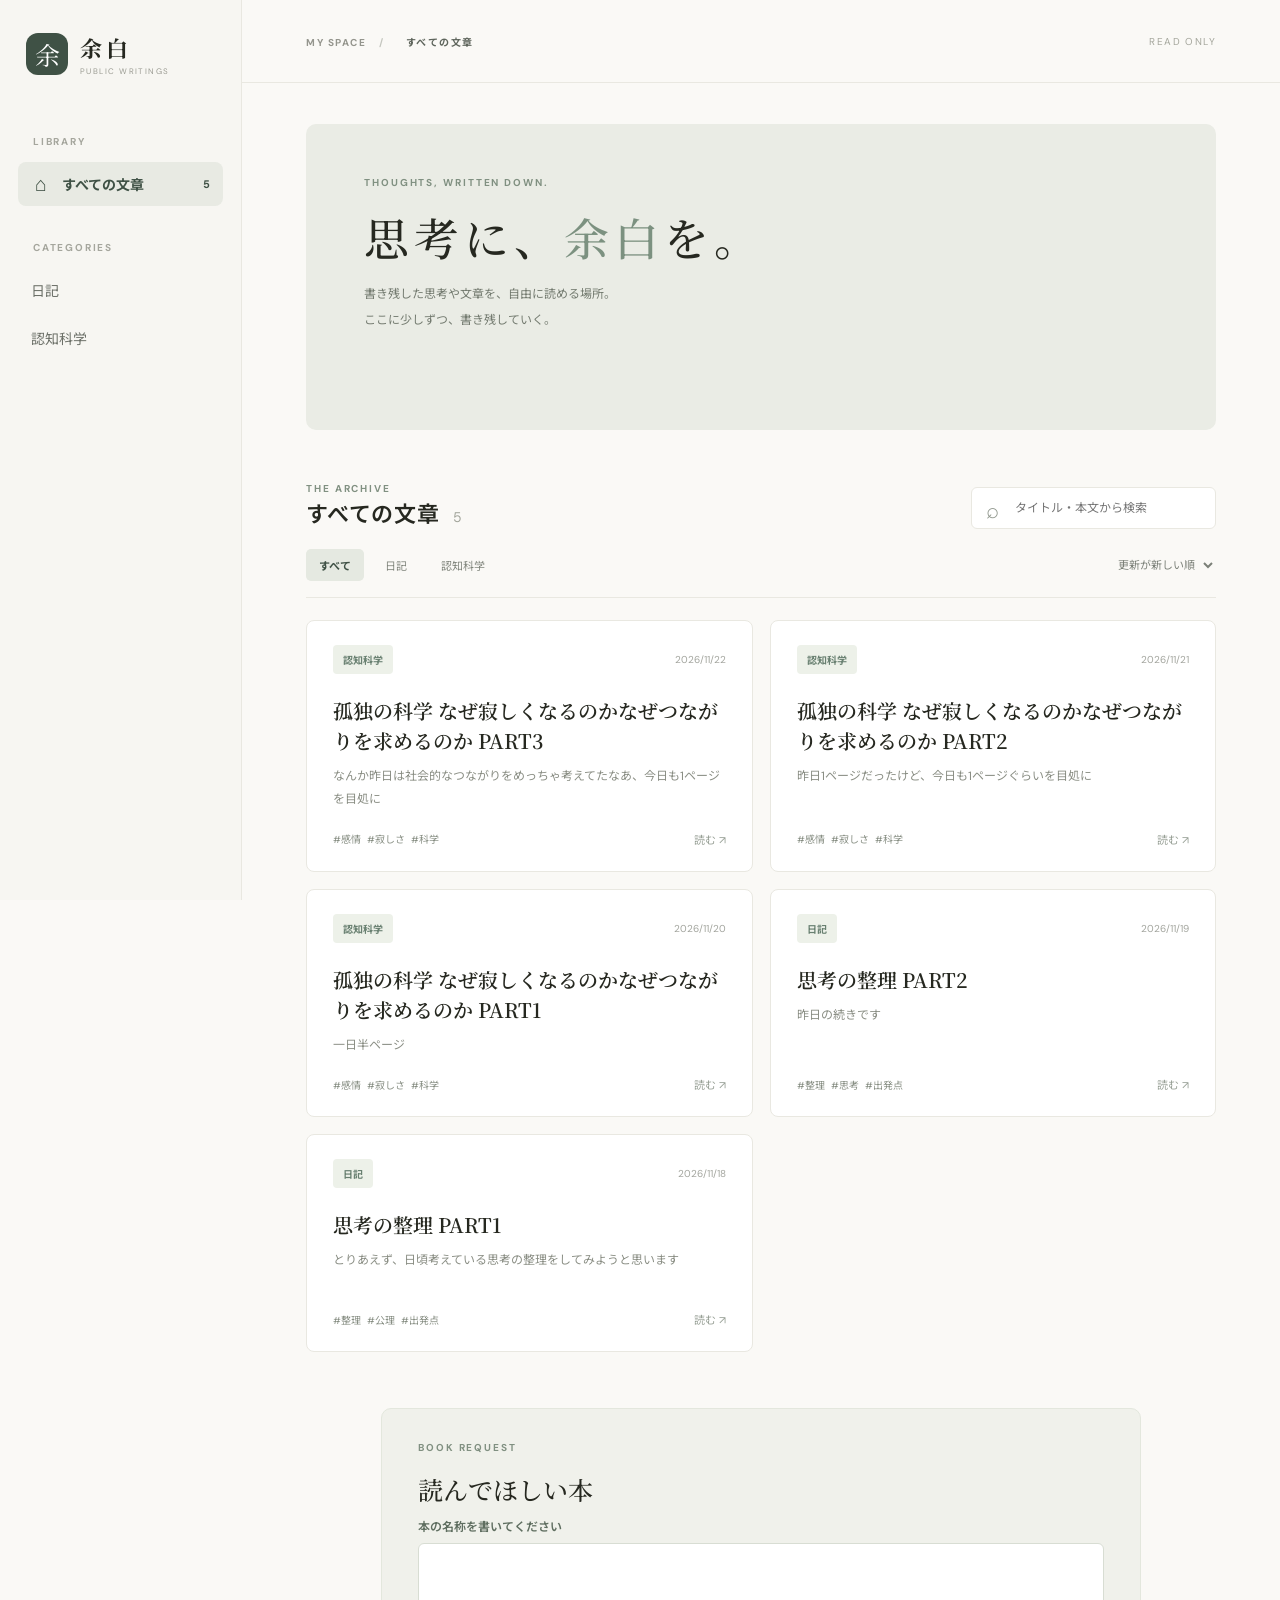
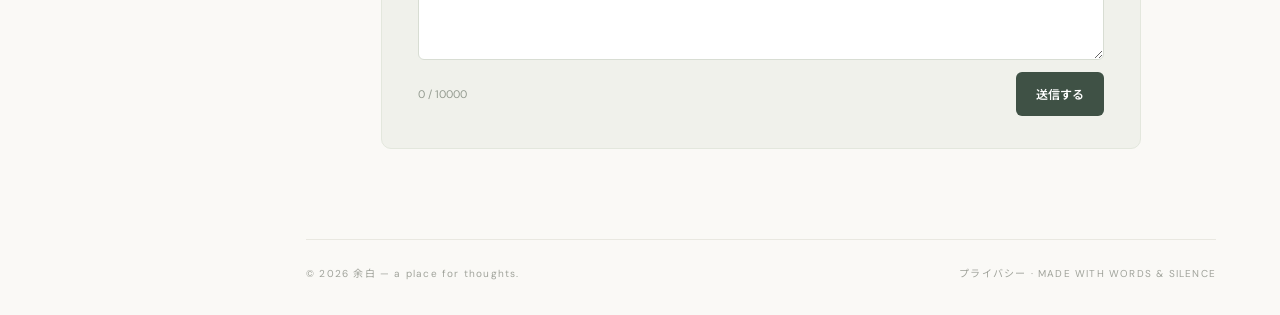
==== commit 74d42861: "Simplify book request instructions and raise input limit to 10000" ====
--- a/index.html
+++ b/index.html
@@ -53,11 +53,11 @@
         <div class="book-request-inner">
           <p class="eyebrow">BOOK REQUEST</p>
           <h2>読んでほしい本</h2>
-          <p class="book-request-description">読んでほしい本があれば、こちらから送ってください。</p>
+          
           <form id="book-request-form">
-            <label class="book-request-label" for="book-request-message">本のタイトル・ひとこと</label>
-            <textarea id="book-request-message" name="message" maxlength="100" rows="3" required placeholder="読んでほしい本のタイトルなど（100文字以内）"></textarea>
-            <div class="book-request-controls"><small id="book-request-count">0 / 100</small><button id="book-request-submit" class="button button-dark" type="submit">送信する</button></div>
+            <label class="book-request-label" for="book-request-message">本の名称を書いてください</label>
+            <textarea id="book-request-message" name="message" maxlength="10000" rows="3" required></textarea>
+            <div class="book-request-controls"><small id="book-request-count">0 / 10000</small><button id="book-request-submit" class="button button-dark" type="submit">送信する</button></div>
           </form>
           <p id="book-request-result" class="book-request-result" role="status" aria-live="polite" hidden></p>
         </div>
@@ -82,8 +82,8 @@
   section.hidden = false;
   const length = () => Array.from(input.value).length;
   input.addEventListener('input', () => {
-    if (length() > 100) input.value = Array.from(input.value).slice(0, 100).join('');
-    count.textContent = length() + ' / 100';
+    if (length() > 10000) input.value = Array.from(input.value).slice(0, 10000).join('');
+    count.textContent = length() + ' / 10000';
   });
   function checkSaved(requestId) {
     return new Promise(resolve => {
@@ -108,7 +108,7 @@
   form.addEventListener('submit', async event => {
     event.preventDefault();
     const message = input.value.trim();
-    if (!message || Array.from(message).length > 100) { input.focus(); return; }
+    if (!message || Array.from(message).length > 10000) { input.focus(); return; }
     const requestId = crypto.randomUUID();
     submit.disabled = true;
     submit.textContent = '送信中…';
